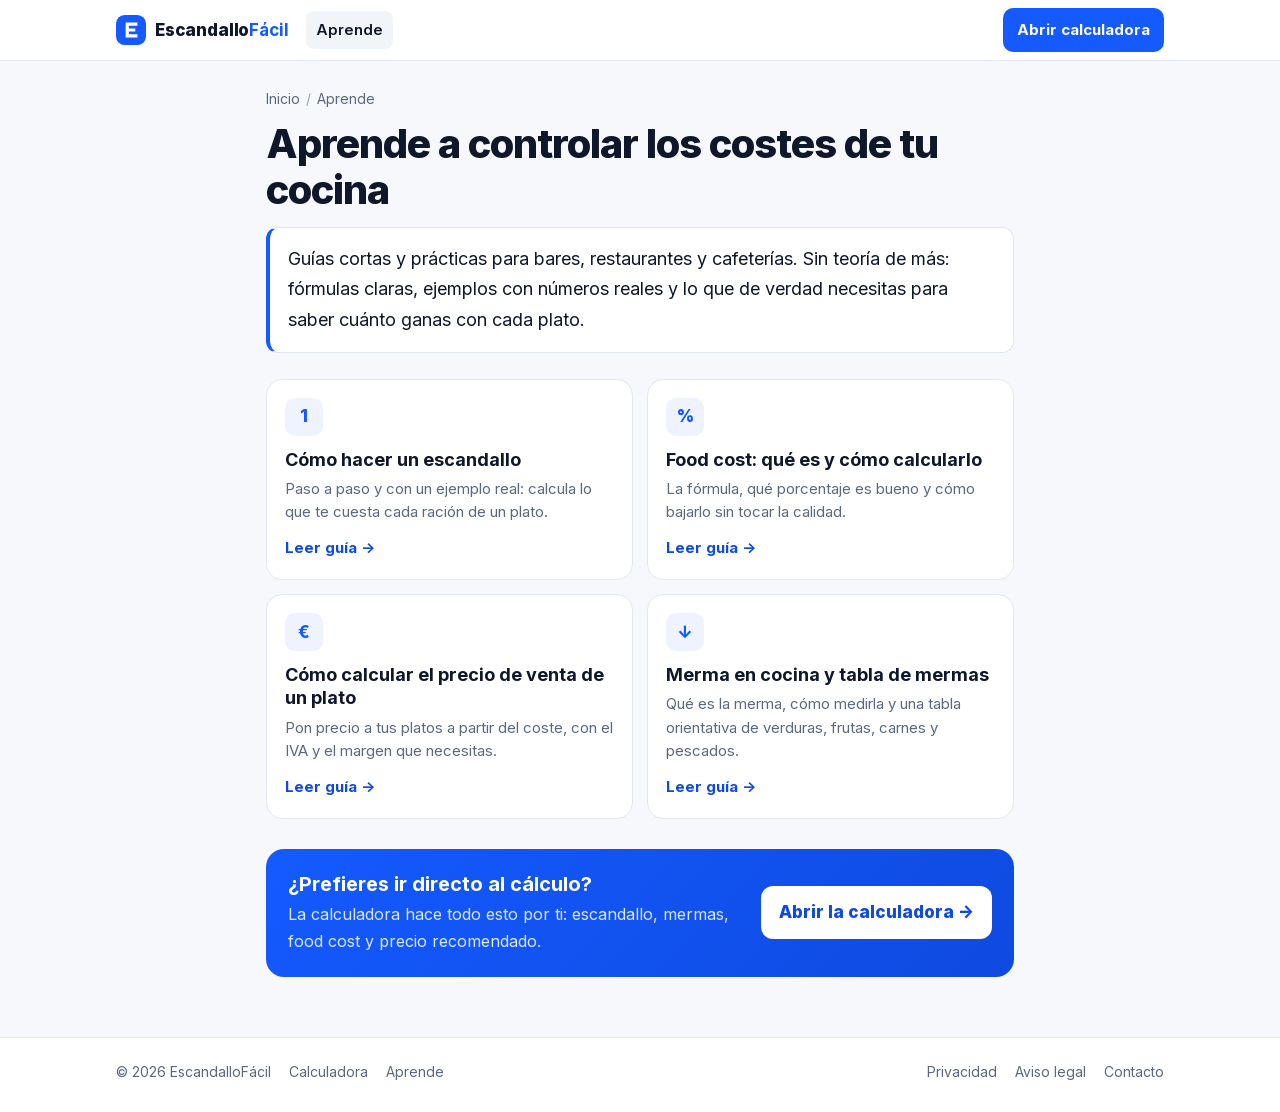
==== aprende/index.html @ 8c5eeae6 "Sección Aprende: 4 guías y enlaces desde la app Co-Authored-By: Claude Opus 5.5 <noreply@anthropic.c" ====
<!DOCTYPE html>
<html lang="es"><head><meta charset="utf-8"/>
<meta http-equiv="Content-Security-Policy" content="default-src 'self'; script-src 'self' https://static.cloudflareinsights.com; style-src 'self' 'unsafe-inline'; font-src 'self'; img-src 'self' data:; connect-src 'self' https://cloudflareinsights.com; base-uri 'self'; form-action 'self'; object-src 'none'"/>
<meta name="referrer" content="strict-origin-when-cross-origin"/>
<meta name="viewport" content="width=device-width, initial-scale=1"/>
<title>Aprende a controlar los costes de tu cocina · EscandalloFácil</title>
<meta name="description" content="Guías prácticas para bares y restaurantes: cómo hacer un escandallo, calcular el food cost, poner precio a tus platos y controlar las mermas."/>
<meta name="robots" content="index,follow"/>
<link rel="canonical" href="https://escandallofacil.com/aprende/"/>
<meta property="og:type" content="website"/><meta property="og:locale" content="es_ES"/><meta property="og:site_name" content="EscandalloFácil"/>
<meta property="og:title" content="Aprende a controlar los costes de tu cocina · EscandalloFácil"/><meta property="og:description" content="Guías prácticas para bares y restaurantes: cómo hacer un escandallo, calcular el food cost, poner precio a tus platos y controlar las mermas."/>
<meta property="og:url" content="https://escandallofacil.com/aprende/"/><meta property="og:image" content="https://escandallofacil.com/og-image.png"/>
<meta name="twitter:card" content="summary_large_image"/>
<meta name="theme-color" content="#ffffff"/>
<link rel="icon" href="/favicon.ico" sizes="any"/><link rel="icon" href="/favicon.svg" type="image/svg+xml"/><link rel="apple-touch-icon" href="/apple-touch-icon.png"/>
<link rel="preload" href="/fonts/InterVariable.woff2" as="font" type="font/woff2" crossorigin/>
<link rel="stylesheet" href="/aprende/aprende.css"/>
<script type="application/ld+json">{"@context": "https://schema.org", "@type": "CollectionPage", "name": "Aprende · EscandalloFácil", "description": "Guías prácticas para bares y restaurantes: cómo hacer un escandallo, calcular el food cost, poner precio a tus platos y controlar las mermas.", "url": "https://escandallofacil.com/aprende/", "inLanguage": "es-ES", "hasPart": [{"@type": "Article", "headline": "Cómo hacer un escandallo", "url": "https://escandallofacil.com/aprende/como-hacer-un-escandallo/"}, {"@type": "Article", "headline": "Food cost: qué es y cómo calcularlo", "url": "https://escandallofacil.com/aprende/food-cost/"}, {"@type": "Article", "headline": "Cómo calcular el precio de venta de un plato", "url": "https://escandallofacil.com/aprende/precio-de-venta-de-un-plato/"}, {"@type": "Article", "headline": "Merma en cocina y tabla de mermas", "url": "https://escandallofacil.com/aprende/merma-en-cocina/"}]}</script>
</head><body>
<header class="hd"><div class="wrap"><a class="logo" href="/"><svg width="30" height="30" viewBox="0 0 28 28" aria-hidden="true"><rect width="28" height="28" rx="8" fill="#145aff"/><path d="M9 7h3v14H9zM9 7h11v3H9zM9 12.5h9v3H9zM9 18h11v3H9z" fill="#fff"/></svg><span>Escandallo<b>Fácil</b></span></a><a class="hd-l" href="/aprende/" aria-current="page">Aprende</a><a class="hd-cta" href="/">Abrir calculadora</a></div></header>
<main class="wrap">
<nav class="crumbs" aria-label="Estás en"><a href="/">Inicio</a><span>/</span>Aprende</nav>
<h1>Aprende a controlar los costes de tu cocina</h1>
<div class="lead"><p>Guías cortas y prácticas para bares, restaurantes y cafeterías. Sin teoría de más: fórmulas claras, ejemplos con números reales y lo que de verdad necesitas para saber cuánto ganas con cada plato.</p></div>
<div class="cards c2"><a class="card" href="/aprende/como-hacer-un-escandallo/"><i>1</i><b>Cómo hacer un escandallo</b><span>Paso a paso y con un ejemplo real: calcula lo que te cuesta cada ración de un plato.</span><em>Leer guía →</em></a><a class="card" href="/aprende/food-cost/"><i>%</i><b>Food cost: qué es y cómo calcularlo</b><span>La fórmula, qué porcentaje es bueno y cómo bajarlo sin tocar la calidad.</span><em>Leer guía →</em></a><a class="card" href="/aprende/precio-de-venta-de-un-plato/"><i>€</i><b>Cómo calcular el precio de venta de un plato</b><span>Pon precio a tus platos a partir del coste, con el IVA y el margen que necesitas.</span><em>Leer guía →</em></a><a class="card" href="/aprende/merma-en-cocina/"><i>↓</i><b>Merma en cocina y tabla de mermas</b><span>Qué es la merma, cómo medirla y una tabla orientativa de verduras, frutas, carnes y pescados.</span><em>Leer guía →</em></a></div>
<aside class="cta"><div><b>¿Prefieres ir directo al cálculo?</b><p>La calculadora hace todo esto por ti: escandallo, mermas, food cost y precio recomendado.</p></div><a href="/">Abrir la calculadora →</a></aside>
</main>
<footer class="ft"><div class="wrap"><span>© 2026 EscandalloFácil</span><a href="/">Calculadora</a><a href="/aprende/">Aprende</a><span class="sp"></span><a href="/privacidad.html">Privacidad</a><a href="/aviso-legal.html">Aviso legal</a><a href="mailto:contacto@escandallofacil.com">Contacto</a></div></footer>
<script defer src="https://static.cloudflareinsights.com/beacon.min.js" data-cf-beacon='{"token": "1fad06db596649cf8b91f6645b46bb9d"}'></script>
</body></html>
---- aprende/aprende.css ----
@font-face{font-family:"Inter";font-style:normal;font-weight:100 900;font-display:swap;src:url(/fonts/InterVariable.woff2) format("woff2")}
:root{--ink:#0f172a;--text:#334155;--mute:#5b687c;--line:#e2e8f0;--soft:#f1f5f9;--accent:#145aff;--accent-ink:#0f4ae0;--accent-soft:#eef3ff;--ok:#047857;--ok-soft:#ecfdf5;--warn:#b45309;--warn-soft:#fffbeb;--bad:#b91c1c;--bg:#f6f8fc;--card:#fff;--r:16px}
*{box-sizing:border-box}
html{-webkit-text-size-adjust:100%;scroll-behavior:smooth}
body{margin:0;background:var(--bg);color:var(--text);font:17px/1.7 Inter,system-ui,-apple-system,"Segoe UI",Roboto,sans-serif;font-feature-settings:"cv11","ss01"}
a{color:var(--accent-ink)}
img{max-width:100%}
.wrap{max-width:780px;margin:0 auto;padding:0 16px}
/* Cabecera */
.hd{position:sticky;top:0;z-index:5;background:rgba(255,255,255,.92);backdrop-filter:saturate(1.4) blur(10px);-webkit-backdrop-filter:saturate(1.4) blur(10px);border-bottom:1px solid var(--line)}
.hd .wrap{display:flex;align-items:center;gap:14px;height:60px;max-width:1080px}
.logo{display:flex;align-items:center;gap:9px;color:var(--ink);text-decoration:none;font-weight:800;font-size:17px;letter-spacing:-.01em}
.logo b{color:var(--accent)}
.logo svg{flex:none}
.hd-l{margin-left:4px;padding:6px 10px;border-radius:8px;color:var(--mute);text-decoration:none;font-weight:600;font-size:15px}
.hd-l:hover,.hd-l[aria-current]{color:var(--ink);background:var(--soft)}
.hd-cta{margin-left:auto;display:inline-flex;align-items:center;gap:6px;background:var(--accent);color:#fff;text-decoration:none;font-weight:700;font-size:15px;padding:9px 14px;border-radius:10px;white-space:nowrap}
.hd-cta:hover{background:var(--accent-ink)}
/* Migas */
.crumbs{font-size:14px;color:var(--mute);margin:26px 0 10px}
.crumbs a{color:var(--mute);text-decoration:none}.crumbs a:hover{color:var(--ink);text-decoration:underline}
.crumbs span{margin:0 6px;color:#94a3b8}
/* Título */
h1{color:var(--ink);font-size:40px;line-height:1.15;letter-spacing:-.025em;margin:0 0 14px;font-weight:800}
.meta{font-size:14px;color:var(--mute);margin:0 0 22px}
.lead{background:var(--card);border:1px solid var(--line);border-left:4px solid var(--accent);border-radius:12px;padding:16px 18px;margin:0 0 26px;color:var(--ink);font-size:18px}
.lead p{margin:0}
/* Índice de la guía */
.toc{background:var(--card);border:1px solid var(--line);border-radius:var(--r);padding:16px 20px;margin:0 0 30px}
.toc b{display:block;color:var(--ink);font-size:15px;margin-bottom:6px}
.toc ol{margin:0;padding-left:20px;font-size:15px;line-height:1.9}
.toc a{color:var(--text);text-decoration:none}.toc a:hover{color:var(--accent-ink);text-decoration:underline}
/* Texto */
article h2{color:var(--ink);font-size:27px;line-height:1.25;letter-spacing:-.015em;margin:44px 0 12px;font-weight:800;scroll-margin-top:80px}
article h3{color:var(--ink);font-size:20px;line-height:1.3;margin:28px 0 8px;font-weight:700}
article p,article li{margin:0 0 14px}
article ul,article ol{padding-left:22px;margin:0 0 16px}
article li{margin-bottom:6px}
strong{color:var(--ink)}
/* Fórmula */
.formula{background:var(--accent-soft);border:1px solid #d6e2ff;border-radius:12px;padding:14px 18px;margin:16px 0 20px;color:var(--ink);font-weight:700;font-size:18px;text-align:center}
.formula small{display:block;font-weight:500;color:var(--mute);font-size:14px;margin-top:4px}
/* Avisos */
.note{border-radius:12px;padding:14px 16px;margin:18px 0;font-size:16px}
.note p:last-child{margin:0}
.note.tip{background:var(--ok-soft);border:1px solid #a7f3d0}
.note.warn{background:var(--warn-soft);border:1px solid #fde68a}
.note b:first-child{color:var(--ink)}
/* Tablas */
.tbl{overflow-x:auto;margin:16px 0 22px;border:1px solid var(--line);border-radius:12px;background:var(--card)}
table{border-collapse:collapse;width:100%;font-size:15px}
.tbl.wide table{min-width:540px}
th,td{padding:10px 12px;text-align:left;border-bottom:1px solid var(--line);vertical-align:top}
th{background:var(--soft);color:var(--ink);font-weight:700;font-size:14px}
tr:last-child td{border-bottom:0}
td.n,th.n{text-align:right;white-space:nowrap;font-variant-numeric:tabular-nums}
tr.tot td{font-weight:700;color:var(--ink);background:#fafbff}
caption{caption-side:bottom;text-align:left;font-size:13px;color:var(--mute);padding:8px 12px}
/* Pasos */
.steps{list-style:none;padding:0;counter-reset:s;margin:18px 0}
.steps>li{position:relative;padding:0 0 4px 46px;counter-increment:s}
.steps>li::before{content:counter(s);position:absolute;left:0;top:0;width:32px;height:32px;border-radius:50%;background:var(--accent);color:#fff;font-weight:800;font-size:15px;display:flex;align-items:center;justify-content:center}
.steps>li h3{margin-top:4px}
/* Llamada a la calculadora */
.cta{background:linear-gradient(135deg,#145aff,#0f4ae0);color:#fff;border-radius:18px;padding:22px 22px;margin:30px 0;display:flex;align-items:center;gap:18px;flex-wrap:wrap}
.cta div{flex:1 1 280px}
.cta b{display:block;font-size:20px;line-height:1.3;margin-bottom:4px;color:#fff}
.cta p{margin:0;color:#dbe6ff;font-size:16px}
.cta a{background:#fff;color:var(--accent-ink);font-weight:800;text-decoration:none;padding:12px 18px;border-radius:12px;white-space:nowrap}
.cta a:hover{background:#eef3ff}
/* Preguntas */
.faq details{background:var(--card);border:1px solid var(--line);border-radius:12px;margin:0 0 10px;padding:0 16px}
.faq summary{cursor:pointer;font-weight:700;color:var(--ink);padding:14px 0;list-style:none;display:flex;justify-content:space-between;gap:12px}
.faq summary::-webkit-details-marker{display:none}
.faq summary::after{content:"+";font-weight:600;color:var(--accent);font-size:22px;line-height:1}
.faq details[open] summary::after{content:"−"}
.faq details p{margin:0 0 14px}
/* Relacionadas y tarjetas */
.rel{margin:44px 0 0}
.rel h2{color:var(--ink);font-size:27px;line-height:1.25;letter-spacing:-.015em;margin:0 0 4px;font-weight:800}
.cards.c2{grid-template-columns:repeat(auto-fill,minmax(300px,1fr))}
.cards{display:grid;grid-template-columns:repeat(auto-fill,minmax(230px,1fr));gap:14px;margin:16px 0}
.card{display:flex;flex-direction:column;background:var(--card);border:1px solid var(--line);border-radius:var(--r);padding:18px;text-decoration:none;color:var(--text);transition:border-color .15s,box-shadow .15s,transform .15s}
.card:hover{border-color:#b9cdfd;box-shadow:0 8px 24px rgba(20,90,255,.08);transform:translateY(-2px)}
.card i{font-style:normal;display:inline-flex;align-items:center;justify-content:center;width:38px;height:38px;border-radius:10px;background:var(--accent-soft);color:var(--accent);font-weight:800;font-size:17px;margin-bottom:12px}
.card b{color:var(--ink);font-size:18px;line-height:1.3;margin-bottom:6px}
.card span{font-size:15px;color:var(--mute);line-height:1.55}
.card em{font-style:normal;margin-top:auto;padding-top:12px;color:var(--accent-ink);font-weight:700;font-size:15px}
/* Pie */
.ft{margin-top:60px;border-top:1px solid var(--line);background:#fff}
.ft .wrap{max-width:1080px;display:flex;flex-wrap:wrap;gap:8px 18px;align-items:center;padding-top:22px;padding-bottom:28px;font-size:14px;color:var(--mute)}
.ft a{color:var(--mute);text-decoration:none}.ft a:hover{color:var(--ink);text-decoration:underline}
.ft .sp{flex:1}
@media (max-width:640px){
  body{font-size:16.5px}
  h1{font-size:30px}
  article h2{font-size:23px;margin-top:36px}
  .lead{font-size:17px}
  .hd-l{display:none}
  .hd-cta{padding:8px 12px;font-size:14px}
  .cta{padding:20px 18px}
  .cta a{width:100%;text-align:center}
  th,td{padding:9px 10px}
  table{font-size:14.5px}
  .rel h2{font-size:23px}
}
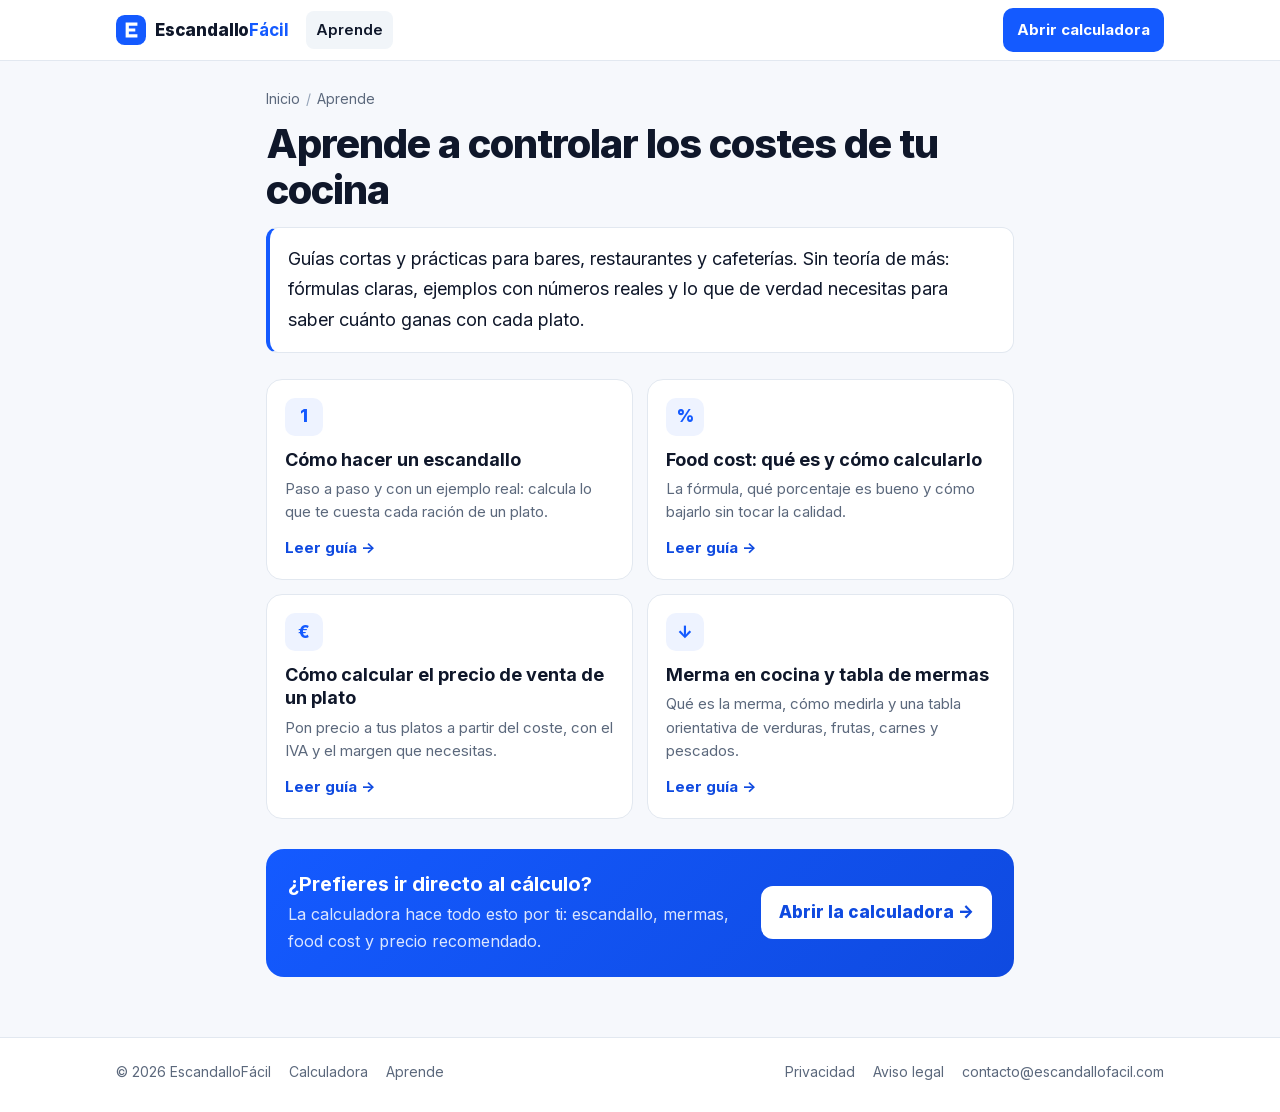
==== commit a0eabef4: "Bloque 2: etiqueta BETA, menú Exportar, ficha vacía más limpia, tortilla del anuncio, email de conta" ====
--- a/aprende/index.html
+++ b/aprende/index.html
@@ -1,6 +1,6 @@
 <!DOCTYPE html>
 <html lang="es"><head><meta charset="utf-8"/>
-<meta http-equiv="Content-Security-Policy" content="default-src 'self'; script-src 'self' https://static.cloudflareinsights.com; style-src 'self' 'unsafe-inline'; font-src 'self'; img-src 'self' data:; connect-src 'self' https://cloudflareinsights.com; base-uri 'self'; form-action 'self'; object-src 'none'"/>
+<meta http-equiv="Content-Security-Policy" content="default-src 'self'; script-src 'self' https://static.cloudflareinsights.com https://cloud.umami.is; style-src 'self' 'unsafe-inline'; font-src 'self'; img-src 'self' data:; connect-src 'self' https://cloudflareinsights.com https://cloud.umami.is https://gateway.umami.is https://api-gateway.umami.dev; base-uri 'self'; form-action 'self'; object-src 'none'"/>
 <meta name="referrer" content="strict-origin-when-cross-origin"/>
 <meta name="viewport" content="width=device-width, initial-scale=1"/>
 <title>Aprende a controlar los costes de tu cocina · EscandalloFácil</title>
@@ -25,6 +25,6 @@
 <div class="cards c2"><a class="card" href="/aprende/como-hacer-un-escandallo/"><i>1</i><b>Cómo hacer un escandallo</b><span>Paso a paso y con un ejemplo real: calcula lo que te cuesta cada ración de un plato.</span><em>Leer guía →</em></a><a class="card" href="/aprende/food-cost/"><i>%</i><b>Food cost: qué es y cómo calcularlo</b><span>La fórmula, qué porcentaje es bueno y cómo bajarlo sin tocar la calidad.</span><em>Leer guía →</em></a><a class="card" href="/aprende/precio-de-venta-de-un-plato/"><i>€</i><b>Cómo calcular el precio de venta de un plato</b><span>Pon precio a tus platos a partir del coste, con el IVA y el margen que necesitas.</span><em>Leer guía →</em></a><a class="card" href="/aprende/merma-en-cocina/"><i>↓</i><b>Merma en cocina y tabla de mermas</b><span>Qué es la merma, cómo medirla y una tabla orientativa de verduras, frutas, carnes y pescados.</span><em>Leer guía →</em></a></div>
 <aside class="cta"><div><b>¿Prefieres ir directo al cálculo?</b><p>La calculadora hace todo esto por ti: escandallo, mermas, food cost y precio recomendado.</p></div><a href="/">Abrir la calculadora →</a></aside>
 </main>
-<footer class="ft"><div class="wrap"><span>© 2026 EscandalloFácil</span><a href="/">Calculadora</a><a href="/aprende/">Aprende</a><span class="sp"></span><a href="/privacidad.html">Privacidad</a><a href="/aviso-legal.html">Aviso legal</a><a href="mailto:contacto@escandallofacil.com">Contacto</a></div></footer>
-<script defer src="https://static.cloudflareinsights.com/beacon.min.js" data-cf-beacon='{"token": "1fad06db596649cf8b91f6645b46bb9d"}'></script>
+<footer class="ft"><div class="wrap"><span>© 2026 EscandalloFácil</span><a href="/">Calculadora</a><a href="/aprende/">Aprende</a><span class="sp"></span><a href="/privacidad.html">Privacidad</a><a href="/aviso-legal.html">Aviso legal</a><a href="mailto:contacto@escandallofacil.com">contacto@escandallofacil.com</a></div></footer>
+<script defer src="https://static.cloudflareinsights.com/beacon.min.js" data-cf-beacon='{"token": "1fad06db596649cf8b91f6645b46bb9d"}'></script><script defer src="https://cloud.umami.is/script.js" data-website-id="b6a5d5cb-182a-43a6-bc42-5bac708fe933" data-do-not-track="true"></script>
 </body></html>
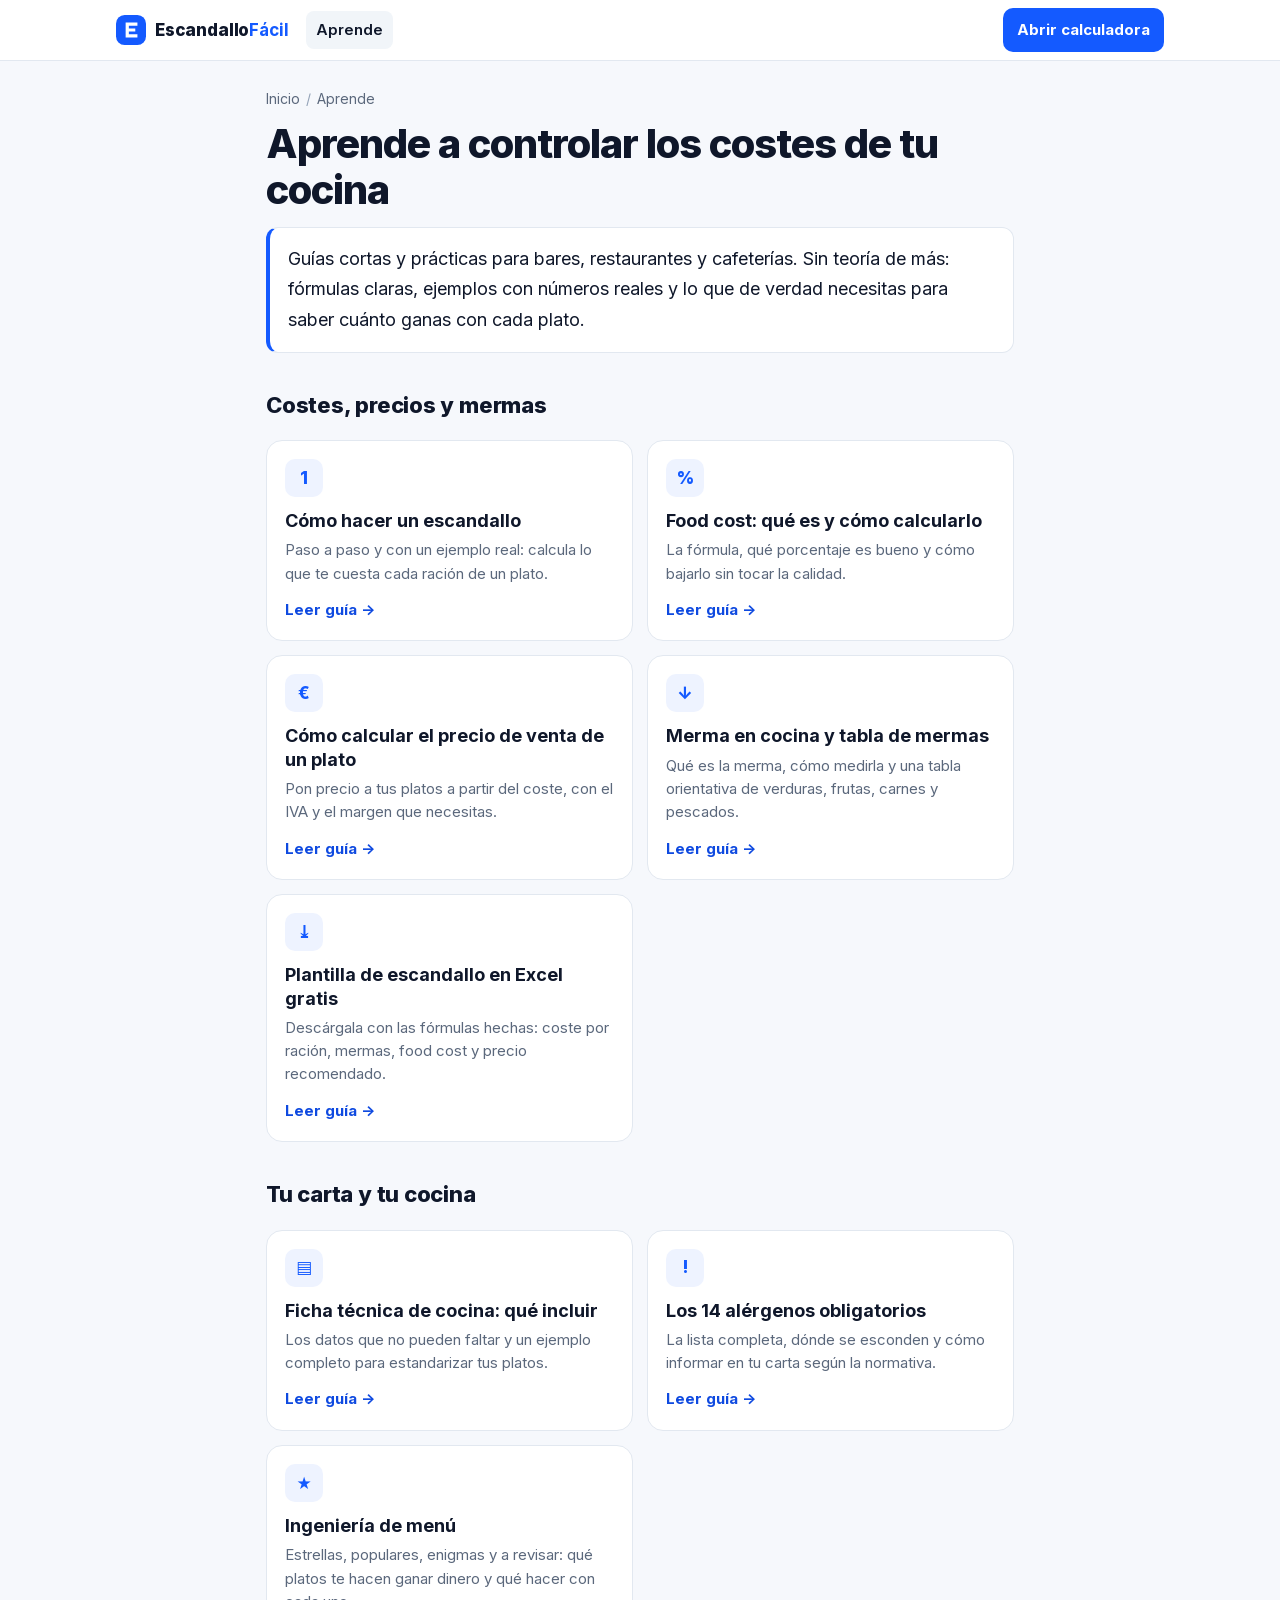
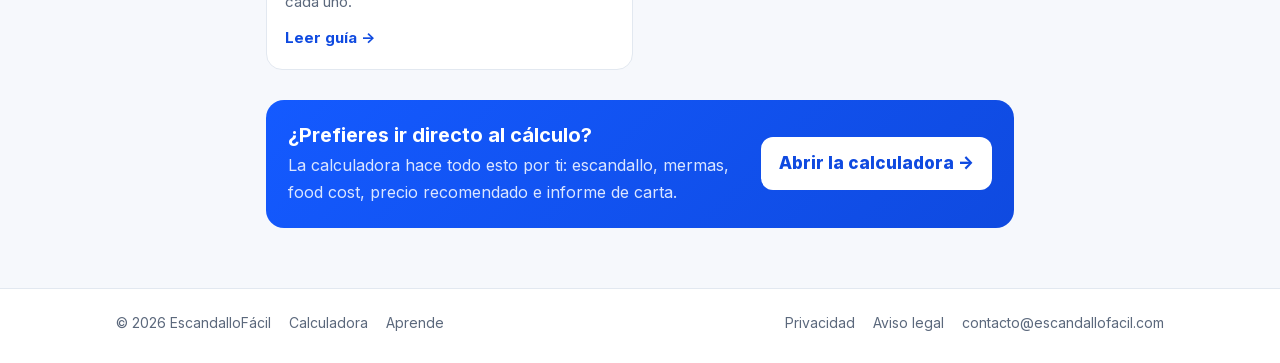
==== commit edd88b6a: "SEO: 4 guías nuevas, plantilla de Excel, imágenes para compartir, datos estructurados y sitemap Co-A" ====
--- a/aprende/index.html
+++ b/aprende/index.html
@@ -4,26 +4,27 @@
 <meta name="referrer" content="strict-origin-when-cross-origin"/>
 <meta name="viewport" content="width=device-width, initial-scale=1"/>
 <title>Aprende a controlar los costes de tu cocina · EscandalloFácil</title>
-<meta name="description" content="Guías prácticas para bares y restaurantes: cómo hacer un escandallo, calcular el food cost, poner precio a tus platos y controlar las mermas."/>
-<meta name="robots" content="index,follow"/>
+<meta name="description" content="Guías prácticas y gratis para bares y restaurantes: escandallos, food cost, precio de venta, mermas, fichas técnicas, alérgenos e ingeniería de menú. Con plantilla de Excel."/>
+<meta name="robots" content="index,follow,max-image-preview:large"/>
 <link rel="canonical" href="https://escandallofacil.com/aprende/"/>
 <meta property="og:type" content="website"/><meta property="og:locale" content="es_ES"/><meta property="og:site_name" content="EscandalloFácil"/>
-<meta property="og:title" content="Aprende a controlar los costes de tu cocina · EscandalloFácil"/><meta property="og:description" content="Guías prácticas para bares y restaurantes: cómo hacer un escandallo, calcular el food cost, poner precio a tus platos y controlar las mermas."/>
-<meta property="og:url" content="https://escandallofacil.com/aprende/"/><meta property="og:image" content="https://escandallofacil.com/og-image.png"/>
+<meta property="og:title" content="Aprende a controlar los costes de tu cocina · EscandalloFácil"/><meta property="og:description" content="Guías prácticas y gratis para bares y restaurantes: escandallos, food cost, precio de venta, mermas, fichas técnicas, alérgenos e ingeniería de menú. Con plantilla de Excel."/>
+<meta property="og:url" content="https://escandallofacil.com/aprende/"/><meta property="og:image" content="https://escandallofacil.com/aprende/og/aprende.png"/><meta property="og:image:width" content="1200"/><meta property="og:image:height" content="630"/>
 <meta name="twitter:card" content="summary_large_image"/>
 <meta name="theme-color" content="#ffffff"/>
 <link rel="icon" href="/favicon.ico" sizes="any"/><link rel="icon" href="/favicon.svg" type="image/svg+xml"/><link rel="apple-touch-icon" href="/apple-touch-icon.png"/>
 <link rel="preload" href="/fonts/InterVariable.woff2" as="font" type="font/woff2" crossorigin/>
 <link rel="stylesheet" href="/aprende/aprende.css"/>
-<script type="application/ld+json">{"@context": "https://schema.org", "@type": "CollectionPage", "name": "Aprende · EscandalloFácil", "description": "Guías prácticas para bares y restaurantes: cómo hacer un escandallo, calcular el food cost, poner precio a tus platos y controlar las mermas.", "url": "https://escandallofacil.com/aprende/", "inLanguage": "es-ES", "hasPart": [{"@type": "Article", "headline": "Cómo hacer un escandallo", "url": "https://escandallofacil.com/aprende/como-hacer-un-escandallo/"}, {"@type": "Article", "headline": "Food cost: qué es y cómo calcularlo", "url": "https://escandallofacil.com/aprende/food-cost/"}, {"@type": "Article", "headline": "Cómo calcular el precio de venta de un plato", "url": "https://escandallofacil.com/aprende/precio-de-venta-de-un-plato/"}, {"@type": "Article", "headline": "Merma en cocina y tabla de mermas", "url": "https://escandallofacil.com/aprende/merma-en-cocina/"}]}</script>
+<script type="application/ld+json">{"@context": "https://schema.org", "@graph": [{"@type": "CollectionPage", "name": "Aprende · EscandalloFácil", "description": "Guías prácticas y gratis para bares y restaurantes: escandallos, food cost, precio de venta, mermas, fichas técnicas, alérgenos e ingeniería de menú. Con plantilla de Excel.", "url": "https://escandallofacil.com/aprende/", "inLanguage": "es-ES", "publisher": {"@type": "Organization", "name": "EscandalloFácil", "url": "https://escandallofacil.com/", "logo": {"@type": "ImageObject", "url": "https://escandallofacil.com/icon-512.png"}}, "hasPart": [{"@type": "Article", "headline": "Cómo hacer un escandallo", "url": "https://escandallofacil.com/aprende/como-hacer-un-escandallo/"}, {"@type": "Article", "headline": "Food cost: qué es y cómo calcularlo", "url": "https://escandallofacil.com/aprende/food-cost/"}, {"@type": "Article", "headline": "Cómo calcular el precio de venta de un plato", "url": "https://escandallofacil.com/aprende/precio-de-venta-de-un-plato/"}, {"@type": "Article", "headline": "Merma en cocina y tabla de mermas", "url": "https://escandallofacil.com/aprende/merma-en-cocina/"}, {"@type": "Article", "headline": "Plantilla de escandallo en Excel gratis", "url": "https://escandallofacil.com/aprende/plantilla-escandallo-excel/"}, {"@type": "Article", "headline": "Ficha técnica de cocina: qué incluir", "url": "https://escandallofacil.com/aprende/ficha-tecnica-de-cocina/"}, {"@type": "Article", "headline": "Los 14 alérgenos obligatorios", "url": "https://escandallofacil.com/aprende/alergenos-obligatorios/"}, {"@type": "Article", "headline": "Ingeniería de menú", "url": "https://escandallofacil.com/aprende/ingenieria-de-menu/"}]}, {"@type": "BreadcrumbList", "itemListElement": [{"@type": "ListItem", "position": 1, "name": "EscandalloFácil", "item": "https://escandallofacil.com/"}, {"@type": "ListItem", "position": 2, "name": "Aprende", "item": "https://escandallofacil.com/aprende/"}]}]}</script>
 </head><body>
 <header class="hd"><div class="wrap"><a class="logo" href="/"><svg width="30" height="30" viewBox="0 0 28 28" aria-hidden="true"><rect width="28" height="28" rx="8" fill="#145aff"/><path d="M9 7h3v14H9zM9 7h11v3H9zM9 12.5h9v3H9zM9 18h11v3H9z" fill="#fff"/></svg><span>Escandallo<b>Fácil</b></span></a><a class="hd-l" href="/aprende/" aria-current="page">Aprende</a><a class="hd-cta" href="/">Abrir calculadora</a></div></header>
 <main class="wrap">
 <nav class="crumbs" aria-label="Estás en"><a href="/">Inicio</a><span>/</span>Aprende</nav>
 <h1>Aprende a controlar los costes de tu cocina</h1>
 <div class="lead"><p>Guías cortas y prácticas para bares, restaurantes y cafeterías. Sin teoría de más: fórmulas claras, ejemplos con números reales y lo que de verdad necesitas para saber cuánto ganas con cada plato.</p></div>
-<div class="cards c2"><a class="card" href="/aprende/como-hacer-un-escandallo/"><i>1</i><b>Cómo hacer un escandallo</b><span>Paso a paso y con un ejemplo real: calcula lo que te cuesta cada ración de un plato.</span><em>Leer guía →</em></a><a class="card" href="/aprende/food-cost/"><i>%</i><b>Food cost: qué es y cómo calcularlo</b><span>La fórmula, qué porcentaje es bueno y cómo bajarlo sin tocar la calidad.</span><em>Leer guía →</em></a><a class="card" href="/aprende/precio-de-venta-de-un-plato/"><i>€</i><b>Cómo calcular el precio de venta de un plato</b><span>Pon precio a tus platos a partir del coste, con el IVA y el margen que necesitas.</span><em>Leer guía →</em></a><a class="card" href="/aprende/merma-en-cocina/"><i>↓</i><b>Merma en cocina y tabla de mermas</b><span>Qué es la merma, cómo medirla y una tabla orientativa de verduras, frutas, carnes y pescados.</span><em>Leer guía →</em></a></div>
-<aside class="cta"><div><b>¿Prefieres ir directo al cálculo?</b><p>La calculadora hace todo esto por ti: escandallo, mermas, food cost y precio recomendado.</p></div><a href="/">Abrir la calculadora →</a></aside>
+<section class="hub-sec"><h2>Costes, precios y mermas</h2><div class="cards c2"><a class="card" href="/aprende/como-hacer-un-escandallo/"><i>1</i><b>Cómo hacer un escandallo</b><span>Paso a paso y con un ejemplo real: calcula lo que te cuesta cada ración de un plato.</span><em>Leer guía →</em></a><a class="card" href="/aprende/food-cost/"><i>%</i><b>Food cost: qué es y cómo calcularlo</b><span>La fórmula, qué porcentaje es bueno y cómo bajarlo sin tocar la calidad.</span><em>Leer guía →</em></a><a class="card" href="/aprende/precio-de-venta-de-un-plato/"><i>€</i><b>Cómo calcular el precio de venta de un plato</b><span>Pon precio a tus platos a partir del coste, con el IVA y el margen que necesitas.</span><em>Leer guía →</em></a><a class="card" href="/aprende/merma-en-cocina/"><i>↓</i><b>Merma en cocina y tabla de mermas</b><span>Qué es la merma, cómo medirla y una tabla orientativa de verduras, frutas, carnes y pescados.</span><em>Leer guía →</em></a><a class="card" href="/aprende/plantilla-escandallo-excel/"><i>⤓</i><b>Plantilla de escandallo en Excel gratis</b><span>Descárgala con las fórmulas hechas: coste por ración, mermas, food cost y precio recomendado.</span><em>Leer guía →</em></a></div></section>
+<section class="hub-sec"><h2>Tu carta y tu cocina</h2><div class="cards c2"><a class="card" href="/aprende/ficha-tecnica-de-cocina/"><i>▤</i><b>Ficha técnica de cocina: qué incluir</b><span>Los datos que no pueden faltar y un ejemplo completo para estandarizar tus platos.</span><em>Leer guía →</em></a><a class="card" href="/aprende/alergenos-obligatorios/"><i>!</i><b>Los 14 alérgenos obligatorios</b><span>La lista completa, dónde se esconden y cómo informar en tu carta según la normativa.</span><em>Leer guía →</em></a><a class="card" href="/aprende/ingenieria-de-menu/"><i>★</i><b>Ingeniería de menú</b><span>Estrellas, populares, enigmas y a revisar: qué platos te hacen ganar dinero y qué hacer con cada uno.</span><em>Leer guía →</em></a></div></section>
+<aside class="cta"><div><b>¿Prefieres ir directo al cálculo?</b><p>La calculadora hace todo esto por ti: escandallo, mermas, food cost, precio recomendado e informe de carta.</p></div><a href="/">Abrir la calculadora →</a></aside>
 </main>
 <footer class="ft"><div class="wrap"><span>© 2026 EscandalloFácil</span><a href="/">Calculadora</a><a href="/aprende/">Aprende</a><span class="sp"></span><a href="/privacidad.html">Privacidad</a><a href="/aviso-legal.html">Aviso legal</a><a href="mailto:contacto@escandallofacil.com">contacto@escandallofacil.com</a></div></footer>
 <script defer src="https://static.cloudflareinsights.com/beacon.min.js" data-cf-beacon='{"token": "1fad06db596649cf8b91f6645b46bb9d"}'></script><script defer src="https://cloud.umami.is/script.js" data-website-id="b6a5d5cb-182a-43a6-bc42-5bac708fe933" data-do-not-track="true"></script>
--- a/aprende/aprende.css
+++ b/aprende/aprende.css
@@ -104,3 +104,36 @@
   table{font-size:14.5px}
   .rel h2{font-size:23px}
 }
+/* Índice por secciones */
+.hub-sec{margin:34px 0 0}
+.hub-sec h2{color:var(--ink);font-size:22px;letter-spacing:-.01em;margin:0 0 4px;font-weight:800}
+/* Descarga */
+.dl{display:flex;align-items:center;gap:16px;flex-wrap:wrap;background:var(--card);border:1px solid var(--line);border-radius:16px;padding:16px 18px;margin:16px 0 22px;box-shadow:0 10px 30px -18px rgba(15,23,42,.25)}
+.dl-ic{flex:none;width:52px;height:52px;border-radius:12px;background:#107c41;color:#fff;font:800 14px/52px Inter,system-ui,sans-serif;text-align:center;letter-spacing:.04em}
+.dl-tx{flex:1 1 200px;min-width:0}
+.dl-tx b{display:block;color:var(--ink);font-size:17px}
+.dl-tx span{display:block;color:var(--mute);font-size:14px}
+.dl-btn{display:inline-flex;align-items:center;justify-content:center;background:var(--accent);color:#fff;font-weight:800;text-decoration:none;padding:12px 18px;border-radius:12px;white-space:nowrap}
+.dl-btn:hover{background:var(--accent-ink)}
+@media (max-width:640px){.dl-btn{width:100%}}
+/* Grupos de la ingeniería de menú */
+.q{display:inline-block;padding:2px 9px;border-radius:99px;font-size:13px;font-weight:700;white-space:nowrap}
+.q-ok{background:#ecfdf5;color:#047857}
+.q-pop{background:#eef3ff;color:#0f4ae0}
+.q-enig{background:#fff7ed;color:#b45309}
+.q-bad{background:#fef2f2;color:#b91c1c}
+/* Tablas que en el móvil se convierten en fichas */
+.st-only{display:none}
+@media (max-width:640px){
+  .tbl.stack{overflow:visible;border:0;background:transparent}
+  .tbl.stack table{min-width:0}
+  .tbl.stack thead{display:none}
+  .tbl.stack tr{display:block;background:var(--card);border:1px solid var(--line);border-radius:12px;margin:0 0 10px;padding:4px 0}
+  .tbl.stack td{display:flex;justify-content:space-between;gap:14px;border:0;padding:6px 14px;text-align:right}
+  .tbl.stack td[data-l]::before{content:attr(data-l);color:var(--mute);font-weight:600;text-align:left;flex:none;max-width:45%}
+  .tbl.stack td.st-h{display:block;text-align:left;font-size:16px;padding-top:10px;border-bottom:1px solid var(--line);margin-bottom:4px}
+  .tbl.stack td.st-n{display:none}
+  .tbl.stack td.st-hide{display:none}
+  .tbl.stack .st-only{display:inline-block;margin-left:6px}
+  .tbl.stack caption{padding:0 2px 8px}
+}
